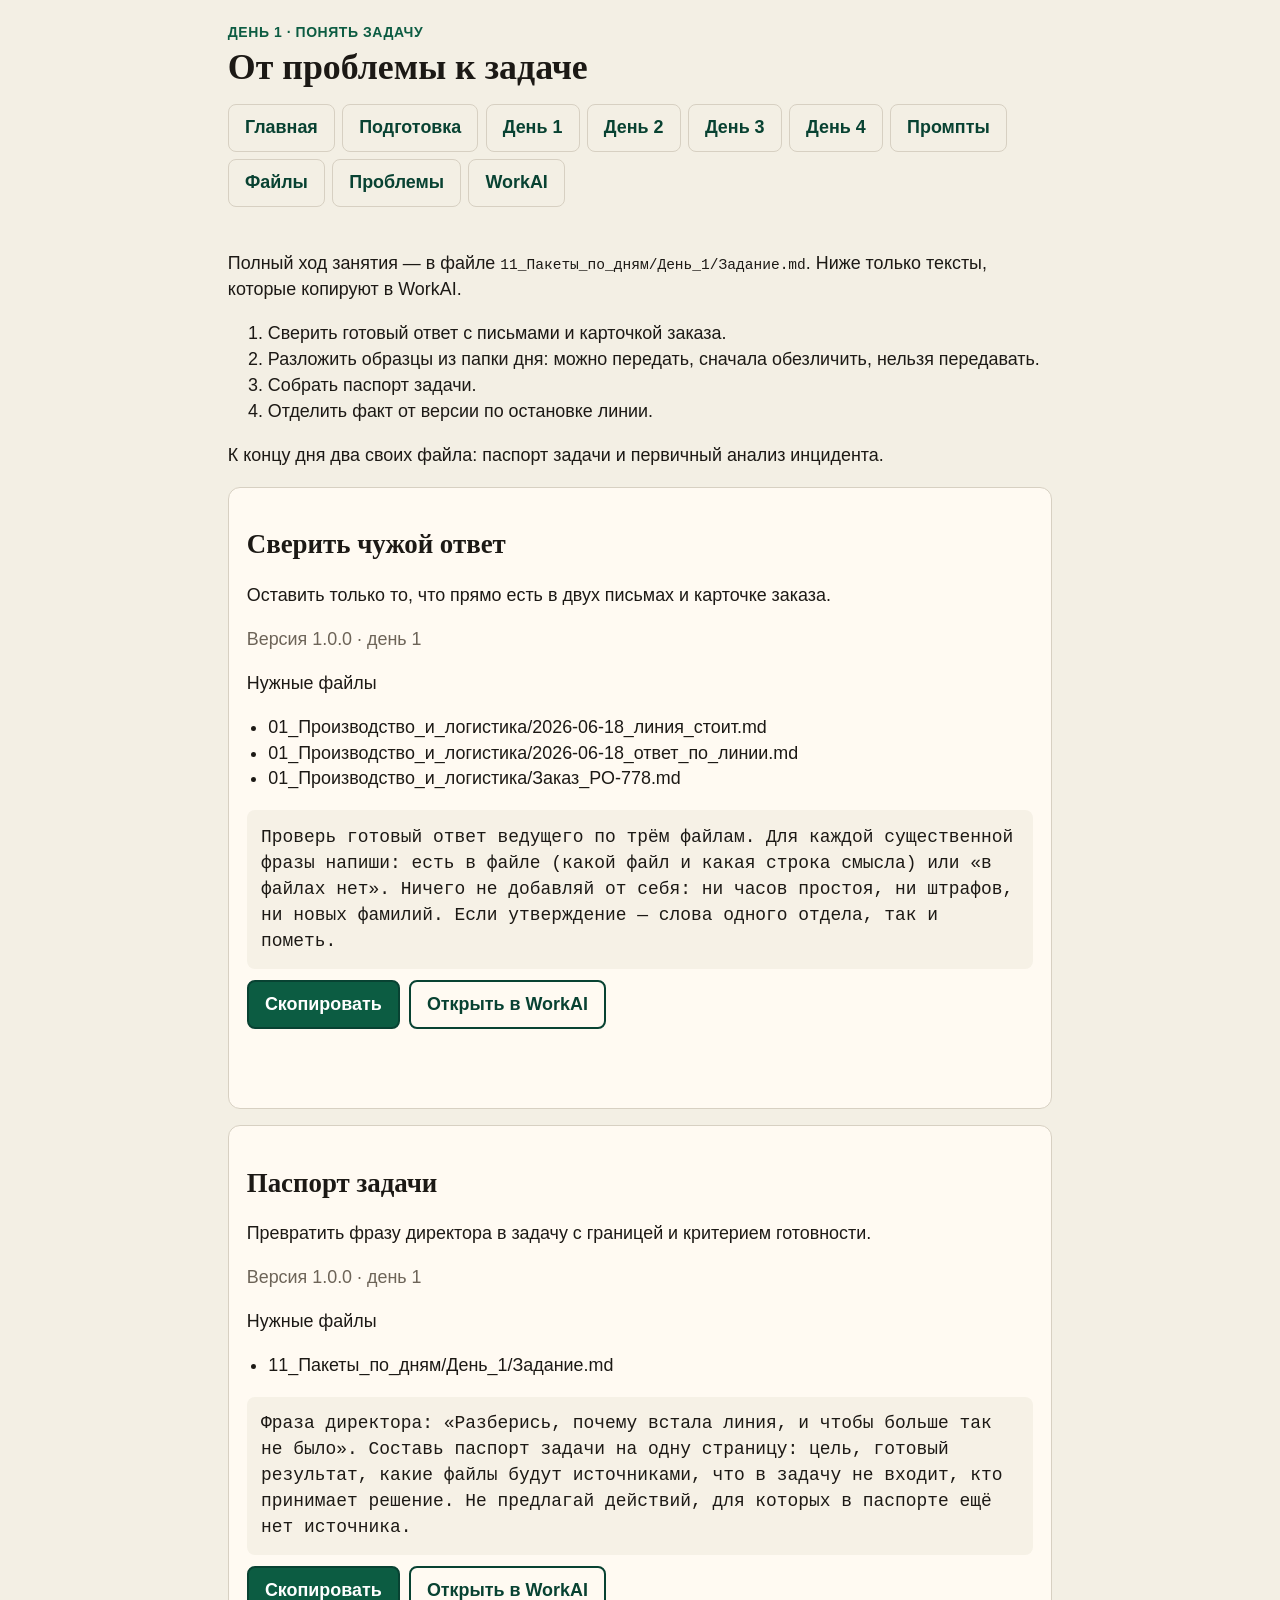
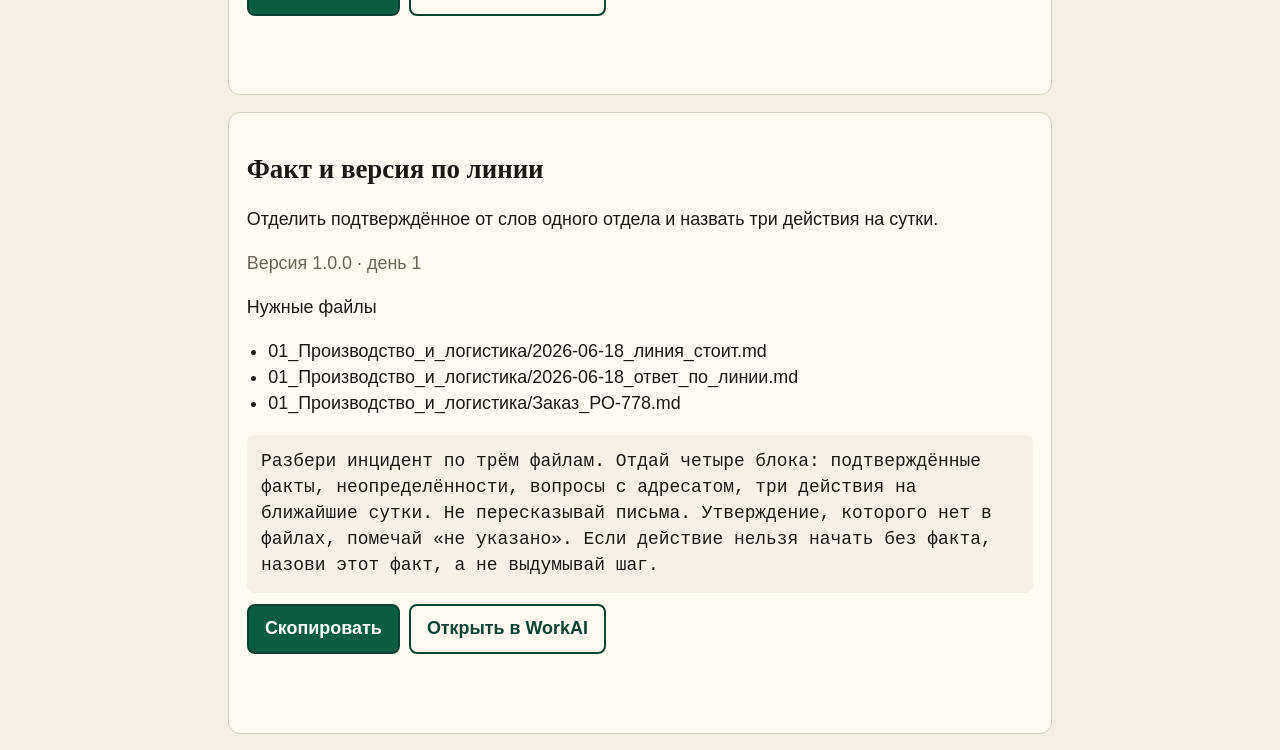
==== docs/day1.html @ bb0ad4b0 "Add the course setup scripts and the static class portal. Co-authored-by: Cursor <cursoragent@cursor" ====
<!DOCTYPE html>
<html lang="ru">
<head>
  <meta charset="utf-8">
  <meta name="viewport" content="width=device-width, initial-scale=1">
  <title>День 1</title>
  <link rel="stylesheet" href="css/site.css">
</head>
<body>
  <a class="skip" href="#content">К содержанию</a>
  <header>
    <p class="mark">День 1 · понять задачу</p>
    <h1>От проблемы к задаче</h1>
    <nav aria-label="Разделы курса">
      <a href="index.html">Главная</a>
      <a href="prepare.html">Подготовка</a>
      <a href="day1.html">День 1</a>
      <a href="day2.html">День 2</a>
      <a href="day3.html">День 3</a>
      <a href="day4.html">День 4</a>
      <a href="prompts.html">Промпты</a>
      <a href="download.html">Файлы</a>
      <a href="faq.html">Проблемы</a>
      <a href="workai.html">WorkAI</a>
    </nav>
  </header>
  <main id="content">
    <p>Полный ход занятия — в файле <code>11_Пакеты_по_дням/День_1/Задание.md</code>. Ниже только тексты, которые копируют в WorkAI.</p>
    <ol>
      <li>Сверить готовый ответ с письмами и карточкой заказа.</li>
      <li>Разложить образцы из папки дня: можно передать, сначала обезличить, нельзя передавать.</li>
      <li>Собрать паспорт задачи.</li>
      <li>Отделить факт от версии по остановке линии.</li>
    </ol>
    <p>К концу дня два своих файла: паспорт задачи и первичный анализ инцидента.</p>
    <div id="prompt-list" data-day="1"></div>
  </main>
  <script src="prompts/d1-trust.js"></script>
  <script src="prompts/d1-passport.js"></script>
  <script src="prompts/d1-incident.js"></script>
  <script src="js/portal.js"></script>
</body>
</html>
---- docs/css/site.css ----
:root {
  --paper: #f3efe4;
  --ink: #1c1915;
  --green: #0c5c42;
  --green-dark: #084232;
  --line: #d7d0c2;
  --card: #fffaf2;
  --note: #6d6458;
  --focus: #0b57d0;
}

* { box-sizing: border-box; }

html { font-size: 112%; }

body {
  margin: 0;
  background: var(--paper);
  color: var(--ink);
  font-family: "Segoe UI", "Helvetica Neue", sans-serif;
  line-height: 1.45;
}

.skip {
  position: absolute;
  left: 0.5rem;
  top: -3rem;
  background: var(--ink);
  color: white;
  padding: 0.4rem 0.7rem;
}

.skip:focus { top: 0.5rem; }

header, main { width: min(46rem, calc(100% - 1.5rem)); margin: 0 auto; }

header { padding: 1.25rem 0 0.5rem; }

.mark {
  margin: 0;
  color: var(--green);
  font-weight: 700;
  letter-spacing: 0.04em;
  text-transform: uppercase;
  font-size: 0.78rem;
}

h1, h2, h3 { font-family: Palatino, "Palatino Linotype", "Iowan Old Style", serif; line-height: 1.2; }

h1 { font-size: 2rem; margin: 0.2rem 0 0.8rem; }

nav { display: flex; flex-wrap: wrap; gap: 0.4rem; margin: 0.6rem 0 1rem; }

nav a, .btn, button {
  display: inline-flex;
  align-items: center;
  justify-content: center;
  min-height: 48px;
  padding: 0.55rem 0.9rem;
  border-radius: 8px;
  text-decoration: none;
  font: inherit;
  font-weight: 650;
  cursor: pointer;
}

nav a { background: transparent; color: var(--green-dark); border: 1px solid var(--line); }

.btn, button {
  background: var(--green);
  color: white;
  border: 2px solid var(--green-dark);
}

.btn.secondary, button.secondary { background: var(--card); color: var(--green-dark); }

a:focus-visible, button:focus-visible { outline: 3px solid var(--focus); outline-offset: 2px; }

nav a:hover, .btn:hover, button:hover { filter: brightness(0.96); }

.card, .prompt {
  background: var(--card);
  border: 1px solid var(--line);
  border-radius: 12px;
  padding: 1rem;
  margin: 0 0 0.9rem;
}

.days { display: grid; grid-template-columns: 1fr 1fr; gap: 0.8rem; }

.meta, .note { color: var(--note); }

pre {
  white-space: pre-wrap;
  font-family: Consolas, "Courier New", monospace;
  background: #f6f1e6;
  border-radius: 8px;
  padding: 0.8rem;
  margin: 0.6rem 0;
}

.actions { display: flex; flex-wrap: wrap; gap: 0.5rem; align-items: center; }

.status { min-height: 1.4rem; font-weight: 700; }

ul { padding-left: 1.2rem; }

footer { width: min(46rem, calc(100% - 1.5rem)); margin: 1rem auto 2rem; color: var(--note); }

@media (max-width: 720px) {
  html { font-size: 106%; }
  .days { grid-template-columns: 1fr; }
  nav a, .btn, button { width: 100%; }
}
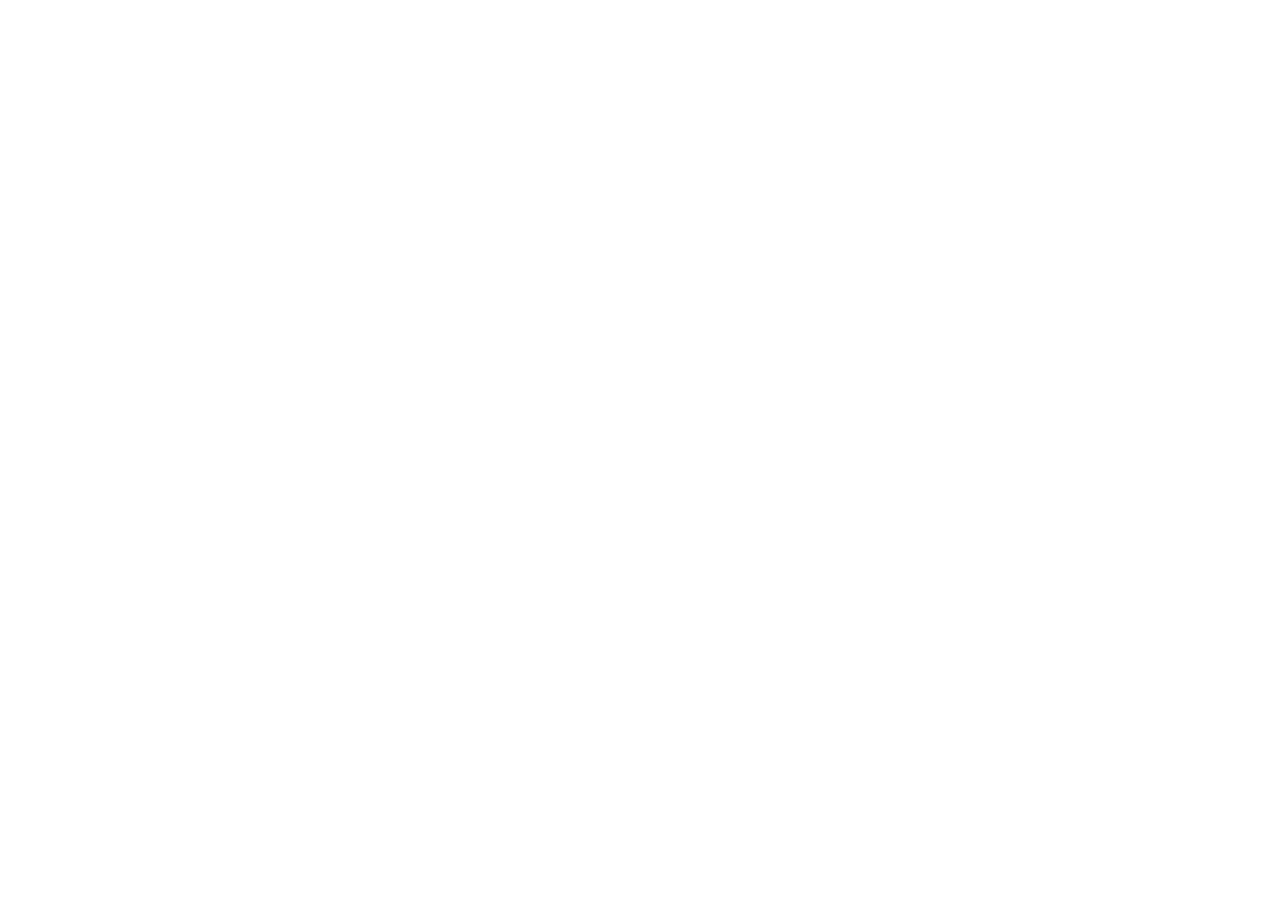
==== commit 3fa55252: "Send the old course address to the new portal. The previous pages stay in place and now open the sho" ====
--- a/docs/day1.html
+++ b/docs/day1.html
@@ -1,43 +1,14 @@
 <!DOCTYPE html>
 <html lang="ru">
 <head>
-  <meta charset="utf-8">
-  <meta name="viewport" content="width=device-width, initial-scale=1">
-  <title>День 1</title>
-  <link rel="stylesheet" href="css/site.css">
+<meta charset="utf-8">
+<meta name="viewport" content="width=device-width, initial-scale=1">
+<meta http-equiv="refresh" content="0; url=https://vinte97.github.io/ai-kurs/day1.html">
+<link rel="canonical" href="https://vinte97.github.io/ai-kurs/day1.html">
+<title>Страница переехала</title>
+<script>location.replace("https://vinte97.github.io/ai-kurs/day1.html");</script>
 </head>
 <body>
-  <a class="skip" href="#content">К содержанию</a>
-  <header>
-    <p class="mark">День 1 · понять задачу</p>
-    <h1>От проблемы к задаче</h1>
-    <nav aria-label="Разделы курса">
-      <a href="index.html">Главная</a>
-      <a href="prepare.html">Подготовка</a>
-      <a href="day1.html">День 1</a>
-      <a href="day2.html">День 2</a>
-      <a href="day3.html">День 3</a>
-      <a href="day4.html">День 4</a>
-      <a href="prompts.html">Промпты</a>
-      <a href="download.html">Файлы</a>
-      <a href="faq.html">Проблемы</a>
-      <a href="workai.html">WorkAI</a>
-    </nav>
-  </header>
-  <main id="content">
-    <p>Полный ход занятия — в файле <code>11_Пакеты_по_дням/День_1/Задание.md</code>. Ниже только тексты, которые копируют в WorkAI.</p>
-    <ol>
-      <li>Сверить готовый ответ с письмами и карточкой заказа.</li>
-      <li>Разложить образцы из папки дня: можно передать, сначала обезличить, нельзя передавать.</li>
-      <li>Собрать паспорт задачи.</li>
-      <li>Отделить факт от версии по остановке линии.</li>
-    </ol>
-    <p>К концу дня два своих файла: паспорт задачи и первичный анализ инцидента.</p>
-    <div id="prompt-list" data-day="1"></div>
-  </main>
-  <script src="prompts/d1-trust.js"></script>
-  <script src="prompts/d1-passport.js"></script>
-  <script src="prompts/d1-incident.js"></script>
-  <script src="js/portal.js"></script>
+<p>Страница переехала. <a href="https://vinte97.github.io/ai-kurs/day1.html">Открыть новый сайт</a>.</p>
 </body>
 </html>
